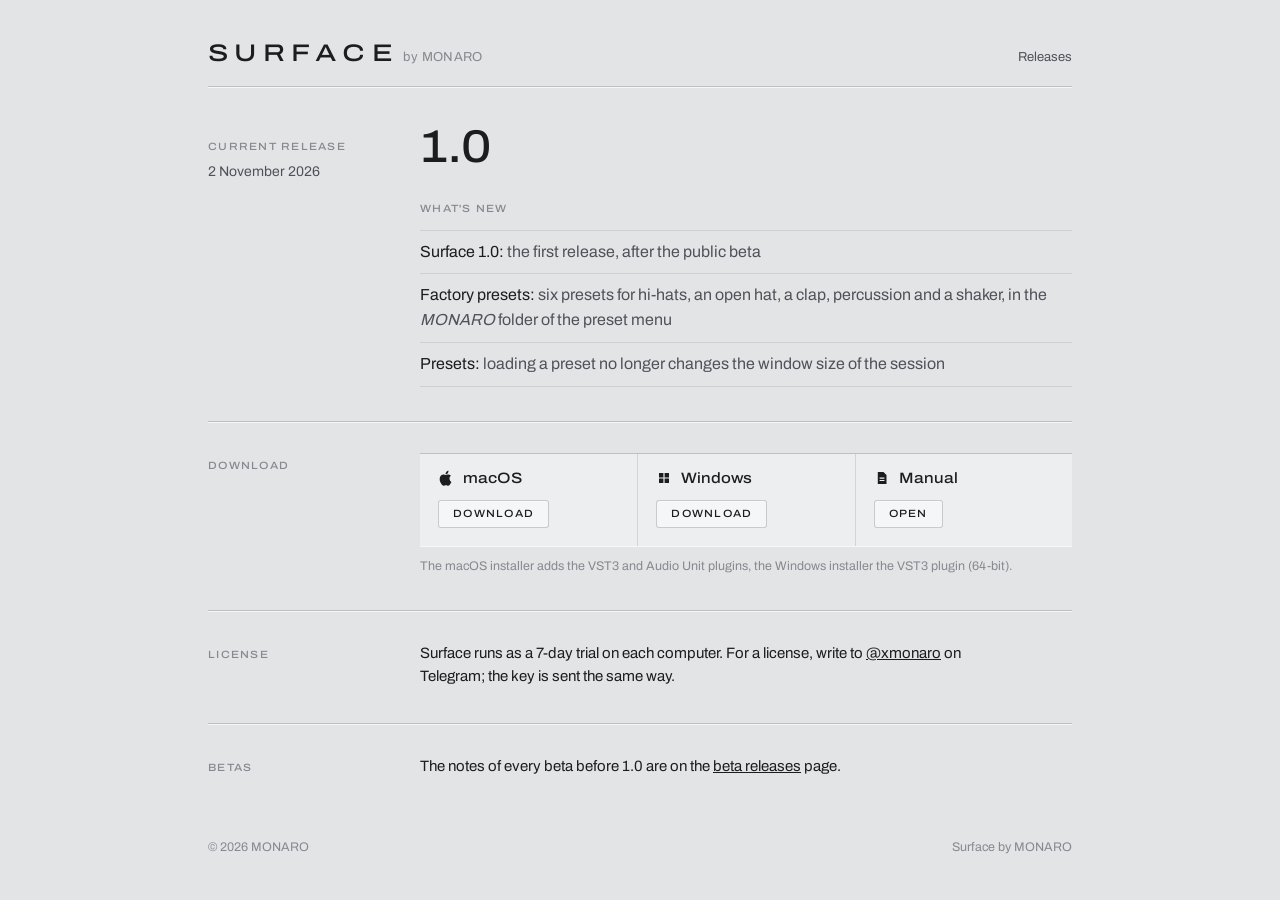
==== products/surface/index.html @ c13878af "Site: 2318a98 Surface 1.0: release page, both channels point to 1.0.0, man" ====
<!doctype html>
<html lang="en">
<head>
<meta charset="utf-8">
<meta name="viewport" content="width=device-width, initial-scale=1">
<title>Surface releases</title>
<meta name="robots" content="noindex">
<style>
/* Surface's visual language, Graphite theme (docs/ui/style-guide.md): matte graphite chassis, a darker
   window tone, engraved dividers (dark seam + lit line), Archivo. Structure of a product document, not a
   web app: a label column and a content column, rules instead of containers, no cards, no pills. */
@font-face { font-family: "Archivo"; src: url("../../fonts/Archivo-Regular.ttf"); font-weight: 400; }
@font-face { font-family: "Archivo Wide"; src: url("../../fonts/Archivo-SemiExpandedMedium.ttf"); font-weight: 500; }
@font-face { font-family: "Archivo Mark"; src: url("../../fonts/Archivo-ExpandedMedium.ttf"); font-weight: 500; }
:root { /* Chalk, the plugin's light theme: the default here */
  color-scheme: light dark;
  --chassis: #e2e4e6; --strip: #eceef0; --raised: #f5f6f7; --raised-hover: #fafbfc; --pressed: #e6e8ea;
  --seam: #bcc0c5; --lit: rgba(250,251,252,0.85); --hair: rgba(27,29,32,0.10); --bay: rgba(27,29,32,0.12);
  --edge: rgba(27,29,32,0.20); --sheen: rgba(250,251,252,0.9);
  --text: #1b1d20; --dim: #4f5359; --faint: #868a90;
}
@media (prefers-color-scheme: dark) { :root { /* Graphite, the plugin's dark theme */
  --chassis: #232527; --strip: #1d1f21; --raised: #323438; --raised-hover: #3a3c40; --pressed: #2b2d30;
  --seam: #151618; --lit: rgba(255,255,255,0.06); --hair: rgba(255,255,255,0.07); --bay: rgba(255,255,255,0.07);
  --edge: #151618; --sheen: rgba(255,255,255,0.07);
  --text: #e8eaec; --dim: #a4a8ad; --faint: #73777c;
} }
* { box-sizing: border-box; }
html { background: var(--chassis); }
body { margin: 0; color: var(--text); font: 15px/1.55 "Archivo", -apple-system, system-ui, sans-serif; -webkit-font-smoothing: antialiased; }
a { color: inherit; }
.page { max-width: 920px; margin: 0 auto; padding: 40px 28px 28px; }

/* Engraved divider: the plugin's seam with a lit line under it */
.rule { height: 2px; border-top: 1px solid var(--seam); border-bottom: 1px solid var(--lit); }
.label { font: 500 10.5px/1.3 "Archivo Wide"; letter-spacing: 0.12em; text-transform: uppercase; color: var(--faint); }
.grid { display: grid; grid-template-columns: 180px minmax(0, 1fr); column-gap: 32px; }

/* Identity */
.identity { display: flex; align-items: baseline; justify-content: space-between; gap: 16px; padding-bottom: 18px; }
.wordmark { font: 500 24px "Archivo Mark"; letter-spacing: 0.27em; }
.maker { font-size: 13px; color: var(--faint); margin-left: 4px; letter-spacing: 0.03em; }
.context { font-size: 13px; color: var(--dim); }

/* Current release: a product sheet */
.current { padding: 36px 0 34px; }
.current .meta { padding-top: 10px; }
.current .meta div + div { margin-top: 14px; }
.current .meta span:not(.label) { display: block; font-size: 14px; color: var(--dim); margin-top: 3px; }
.release { font: 500 46px/1 "Archivo Wide"; letter-spacing: -0.005em; }
.release small { font: 400 17px "Archivo"; color: var(--faint); margin-left: 8px; letter-spacing: 0; }
.whatsnew { margin-top: 26px; }
.whatsnew ul { margin: 10px 0 0; padding: 0; list-style: none; }
.whatsnew li { padding: 9px 0; border-top: 1px solid var(--hair); font-size: 16px; color: var(--dim); }
.whatsnew li:last-child { border-bottom: 1px solid var(--hair); }
.whatsnew li b, .entry li b { font-weight: 400; color: var(--text); }

/* Downloads: one strip of three equal bays, like channels of the chain */
.downloads { padding: 30px 0 34px; }
.license { padding: 30px 0 34px; }
.strip { display: grid; grid-template-columns: repeat(3, minmax(0, 1fr)); background: var(--strip); border-top: 1px solid var(--seam); border-bottom: 1px solid var(--lit); }
.bay { padding: 16px 18px 18px; min-width: 0; display: flex; flex-direction: column; align-items: flex-start; gap: 14px; }
.bay + .bay { border-left: 1px solid var(--bay); }
.bay .name { display: flex; align-items: center; gap: 9px; font: 500 15px "Archivo Wide"; }
.icon { width: 16px; height: 16px; display: block; fill: var(--text); flex: none; }
.control { display: inline-flex; align-items: center; height: 28px; padding: 0 14px; flex: none;
           background: var(--raised); color: var(--text); text-decoration: none; border-radius: 3px; border: 1px solid var(--edge);
           box-shadow: inset 0 1px 0 var(--sheen); font: 500 10.5px "Archivo Wide"; letter-spacing: 0.12em; text-transform: uppercase; }
.control:hover { background: var(--raised-hover); }
.control:active { background: var(--pressed); box-shadow: inset 0 1px 2px rgba(0,0,0,0.18); }
.footnote { margin: 10px 0 0; font-size: 12.5px; color: var(--faint); }
.terms { margin: 0; max-width: 62ch; }

/* Earlier betas: a release history, quieter than the current one */
.history { padding: 30px 0 10px; }
.history-head { margin-bottom: 12px; }
.entry { display: grid; grid-template-columns: 180px 1fr; column-gap: 32px; padding: 16px 0; border-top: 1px solid var(--hair); }
.entry:last-child { border-bottom: 1px solid var(--hair); }
.entry .v { font: 500 15px "Archivo Wide"; color: var(--dim); }
.entry .d { display: block; font-size: 13px; color: var(--faint); margin-top: 2px; }
.entry ul { margin: 0; padding: 0; list-style: none; font-size: 14px; color: var(--dim); }
.entry li + li { margin-top: 4px; }

footer { margin-top: 36px; padding-top: 14px; display: flex; justify-content: space-between; gap: 12px; font-size: 12.5px; color: var(--faint); }

@media (max-width: 760px) {
  .page { padding: 26px 16px 20px; }
  .grid, .entry { grid-template-columns: 1fr; row-gap: 10px; }
  .current .meta { display: flex; gap: 28px; padding-top: 0; }
  .current .meta div + div { margin-top: 0; }
  .release { font-size: 38px; }
  .strip { grid-template-columns: 1fr; }
  .bay + .bay { border-left: 0; border-top: 1px solid var(--bay); }
  .bay { flex-direction: row; align-items: center; justify-content: space-between; padding: 14px 16px 14px 18px; }
  .wordmark { font-size: 19px; }
  .identity { flex-direction: column; gap: 6px; }
  footer { flex-direction: column; gap: 4px; }
}
</style>
</head>
<body>
<div class="page">
  <div class="identity">
    <div><span class="wordmark">SURFACE</span><span class="maker">by MONARO</span></div>
    <span class="context">Releases</span>
  </div>
  <div class="rule"></div>

  <section class="current grid">
    <div class="meta">
      <div><span class="label">Current release</span><span>2 November 2026</span></div>
    </div>
    <div>
      <div class="release">1.0</div>
      <div class="whatsnew">
        <span class="label">What's new</span>
        <ul>
          <li><b>Surface 1.0:</b> the first release, after the public beta</li>
          <li><b>Factory presets:</b> six presets for hi-hats, an open hat, a clap, percussion and a shaker, in the <em>MONARO</em> folder of the preset menu</li>
          <li><b>Presets:</b> loading a preset no longer changes the window size of the session</li>
        </ul>
      </div>
    </div>
  </section>

  <div class="rule"></div>
  <section class="downloads grid">
    <div><span class="label">Download</span></div>
    <div>
    <div class="strip">
      <div class="bay">
        <div class="name"><svg class="icon" viewBox="0.6 0.6 14.8 14.8" aria-hidden="true"><path d="M11.2 8.4c0-1.6 1.3-2.4 1.4-2.4-.8-1.1-2-1.3-2.4-1.3-1-.1-2 .6-2.5.6s-1.3-.6-2.2-.6C4.4 4.7 3.3 5.4 2.7 6.5c-1.2 2.1-.3 5.2.9 6.9.6.8 1.2 1.7 2.1 1.7.8 0 1.2-.5 2.2-.5s1.3.5 2.2.5c.9 0 1.5-.9 2-1.7.6-.9.9-1.8.9-1.9 0 0-1.8-.7-1.8-3.1zM9.6 3.6c.5-.6.8-1.4.7-2.2-.7 0-1.5.5-2 1.1-.4.5-.8 1.3-.7 2.1.8.1 1.5-.4 2-1z"/></svg>macOS</div>
        <a class="control" href="https://github.com/xmonaro/monaro-releases/releases/download/surface-1.0.0/Surface_Installer.pkg">Download</a>
      </div>
      <div class="bay">
        <div class="name"><svg class="icon" viewBox="0 0 16 16" aria-hidden="true"><path d="M3 3h4.4v4.4H3zM8.6 3H13v4.4H8.6zM3 8.6h4.4V13H3zM8.6 8.6H13V13H8.6z"/></svg>Windows</div>
        <a class="control" href="https://github.com/xmonaro/monaro-releases/releases/download/surface-1.0.0/Surface_Installer.exe">Download</a>
      </div>
      <div class="bay">
        <div class="name"><svg class="icon" viewBox="0 0 16 16" aria-hidden="true"><path fill-rule="evenodd" d="M3.8 2h5.7l3 3v9h-8.7zM5.6 7.6h4.8v1.1H5.6zm0 2.4h4.8v1.1H5.6z"/></svg>Manual</div>
        <a class="control" href="Surface-Manual.pdf">Open</a>
      </div>
    </div>
    <p class="footnote">The macOS installer adds the VST3 and Audio Unit plugins, the Windows installer the VST3 plugin (64-bit).</p>
    </div>
  </section>

  <div class="rule"></div>
  <section class="license grid">
    <div><span class="label">License</span></div>
    <div>
      <p class="terms">Surface runs as a 7-day trial on each computer. For a license, write to <a href="https://t.me/xmonaro">@xmonaro</a> on Telegram; the key is sent the same way.</p>
    </div>
  </section>

  <div class="rule"></div>
  <section class="history grid">
    <div><span class="label">Betas</span></div>
    <div>
      <p class="terms">The notes of every beta before 1.0 are on the <a href="../surface-beta/">beta releases</a> page.</p>
    </div>
  </section>

  <footer><span>&copy; 2026 MONARO</span><span>Surface by MONARO</span></footer>
</div>
</body>
</html>
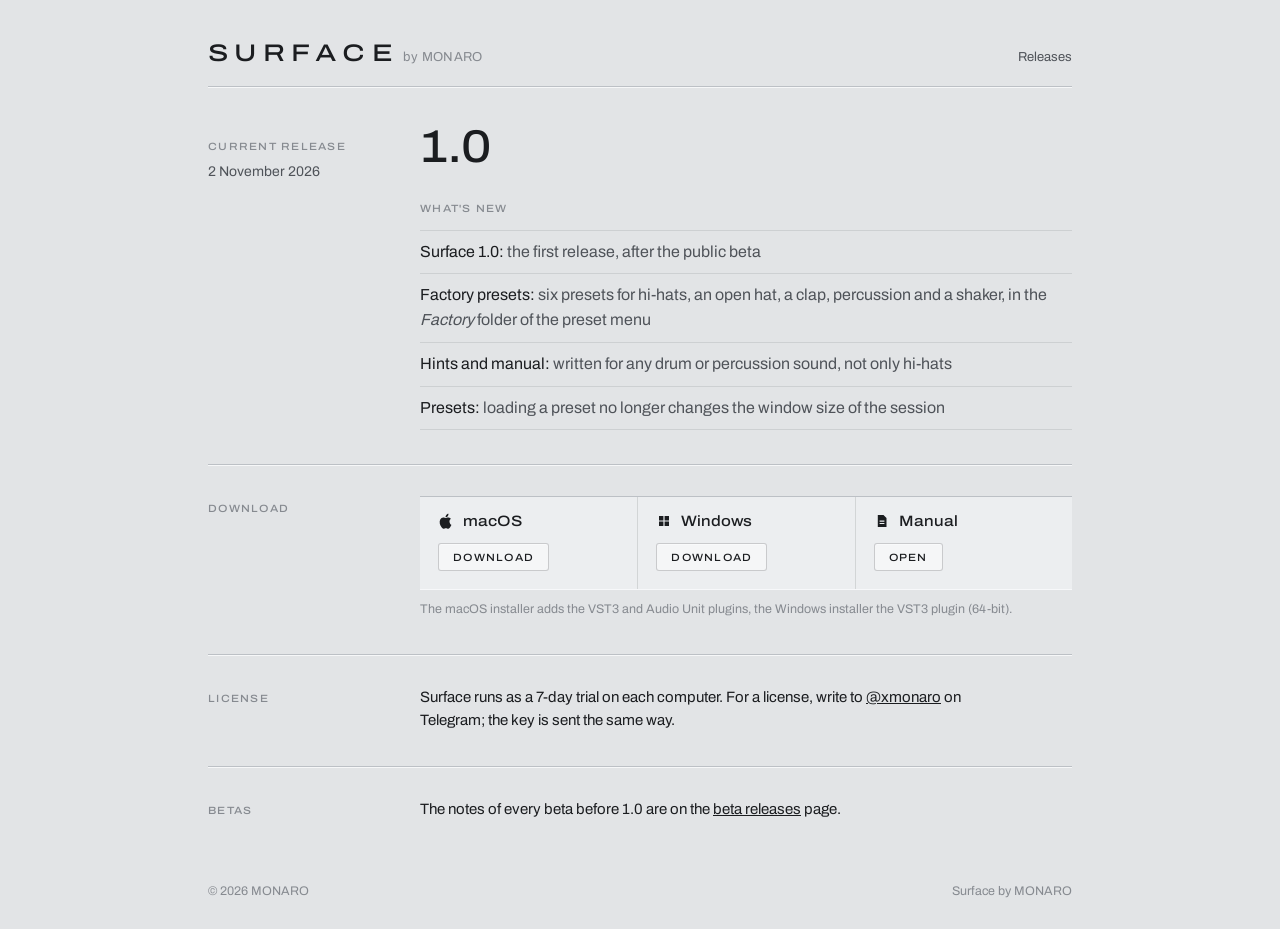
==== commit 44ab8510: "Site: 234c36f Surface 1.0 rebuilt: Factory preset folder, hints and manual" ====
--- a/products/surface/index.html
+++ b/products/surface/index.html
@@ -116,7 +116,8 @@
         <span class="label">What's new</span>
         <ul>
           <li><b>Surface 1.0:</b> the first release, after the public beta</li>
-          <li><b>Factory presets:</b> six presets for hi-hats, an open hat, a clap, percussion and a shaker, in the <em>MONARO</em> folder of the preset menu</li>
+          <li><b>Factory presets:</b> six presets for hi-hats, an open hat, a clap, percussion and a shaker, in the <em>Factory</em> folder of the preset menu</li>
+          <li><b>Hints and manual:</b> written for any drum or percussion sound, not only hi-hats</li>
           <li><b>Presets:</b> loading a preset no longer changes the window size of the session</li>
         </ul>
       </div>
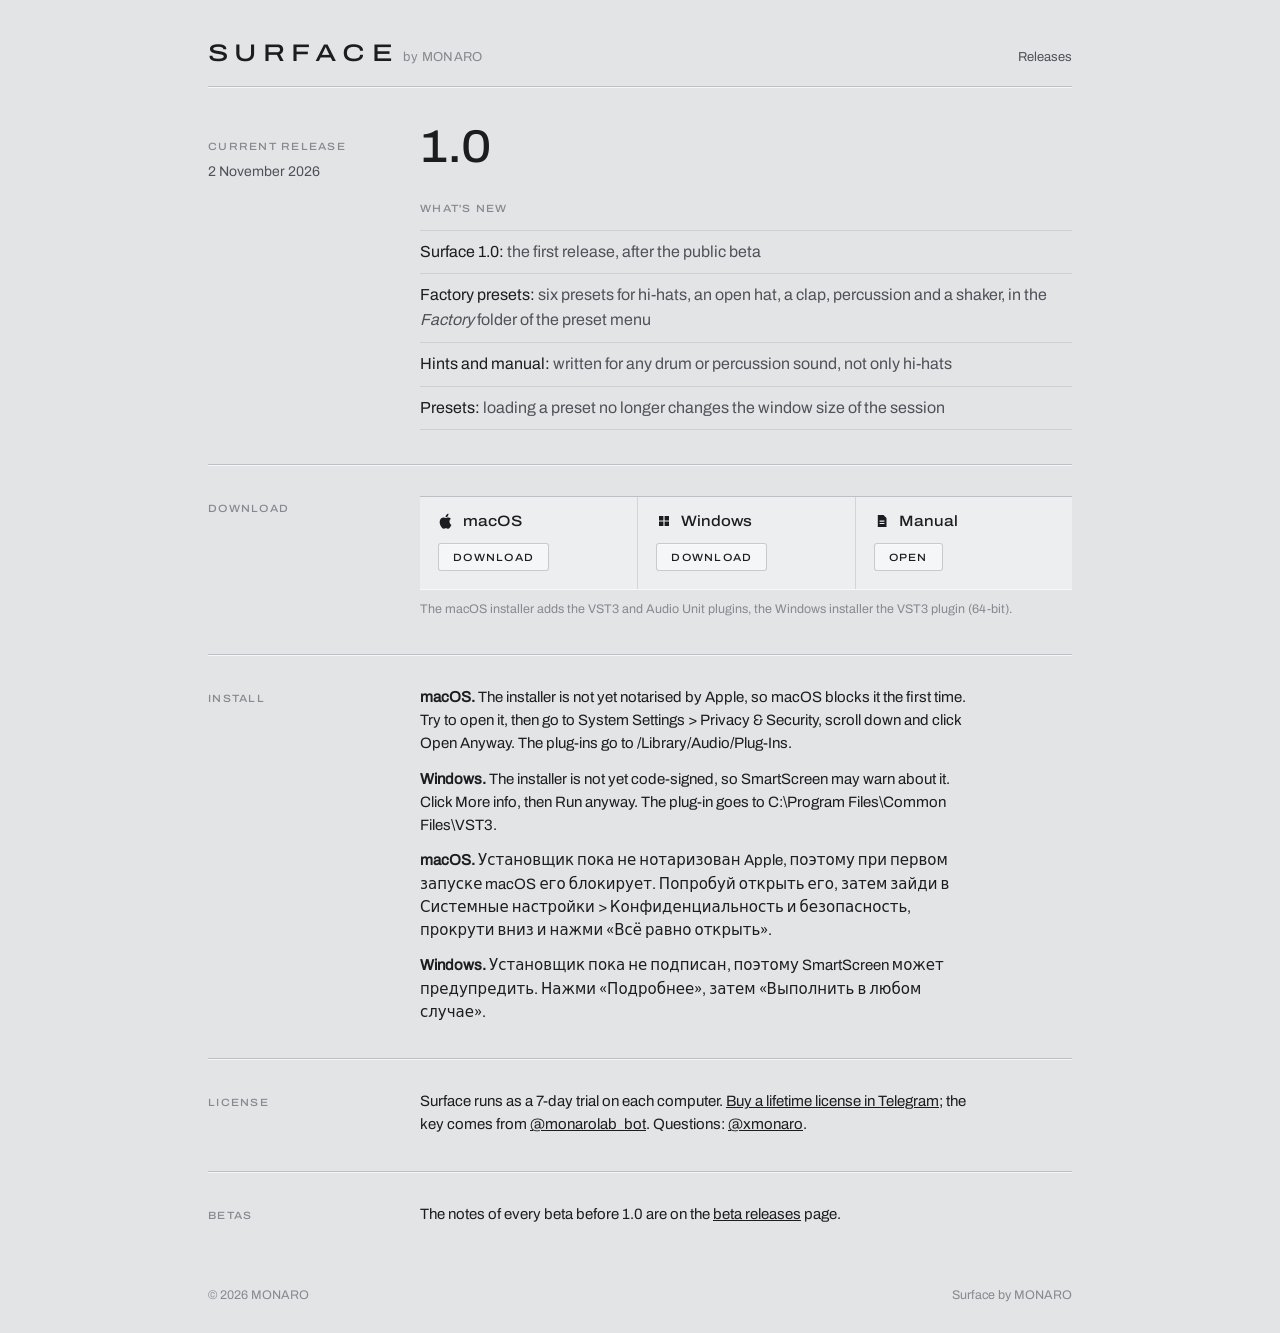
==== commit 48246488: "Site: 4002e43 Release page: spacing and rule of the install section" ====
--- a/products/surface/index.html
+++ b/products/surface/index.html
@@ -57,7 +57,7 @@
 
 /* Downloads: one strip of three equal bays, like channels of the chain */
 .downloads { padding: 30px 0 34px; }
-.license { padding: 30px 0 34px; }
+.license, .install { padding: 30px 0 34px; }
 .strip { display: grid; grid-template-columns: repeat(3, minmax(0, 1fr)); background: var(--strip); border-top: 1px solid var(--seam); border-bottom: 1px solid var(--lit); }
 .bay { padding: 16px 18px 18px; min-width: 0; display: flex; flex-direction: column; align-items: flex-start; gap: 14px; }
 .bay + .bay { border-left: 1px solid var(--bay); }
@@ -147,10 +147,21 @@
   </section>
 
   <div class="rule"></div>
+  <section class="install grid">
+    <div><span class="label">Install</span></div>
+    <div>
+      <p class="terms"><strong>macOS.</strong> The installer is not yet notarised by Apple, so macOS blocks it the first time. Try to open it, then go to System Settings &gt; Privacy &amp; Security, scroll down and click Open Anyway. The plug-ins go to /Library/Audio/Plug-Ins.</p>
+      <p class="terms" style="margin-top:12px"><strong>Windows.</strong> The installer is not yet code-signed, so SmartScreen may warn about it. Click More info, then Run anyway. The plug-in goes to C:\Program Files\Common Files\VST3.</p>
+      <p class="terms" style="margin-top:12px" lang="ru"><strong>macOS.</strong> Установщик пока не нотаризован Apple, поэтому при первом запуске macOS его блокирует. Попробуй открыть его, затем зайди в Системные настройки &gt; Конфиденциальность и безопасность, прокрути вниз и нажми «Всё равно открыть».</p>
+      <p class="terms" style="margin-top:12px" lang="ru"><strong>Windows.</strong> Установщик пока не подписан, поэтому SmartScreen может предупредить. Нажми «Подробнее», затем «Выполнить в любом случае».</p>
+    </div>
+  </section>
+  <div class="rule"></div>
+
   <section class="license grid">
     <div><span class="label">License</span></div>
     <div>
-      <p class="terms">Surface runs as a 7-day trial on each computer. For a license, write to <a href="https://t.me/xmonaro">@xmonaro</a> on Telegram; the key is sent the same way.</p>
+      <p class="terms">Surface runs as a 7-day trial on each computer. <a href="https://t.me/tribute/app?startapp=pJgu">Buy a lifetime license in Telegram</a>; the key comes from <a href="https://t.me/monarolab_bot">@monarolab_bot</a>. Questions: <a href="https://t.me/xmonaro">@xmonaro</a>.</p>
     </div>
   </section>
 
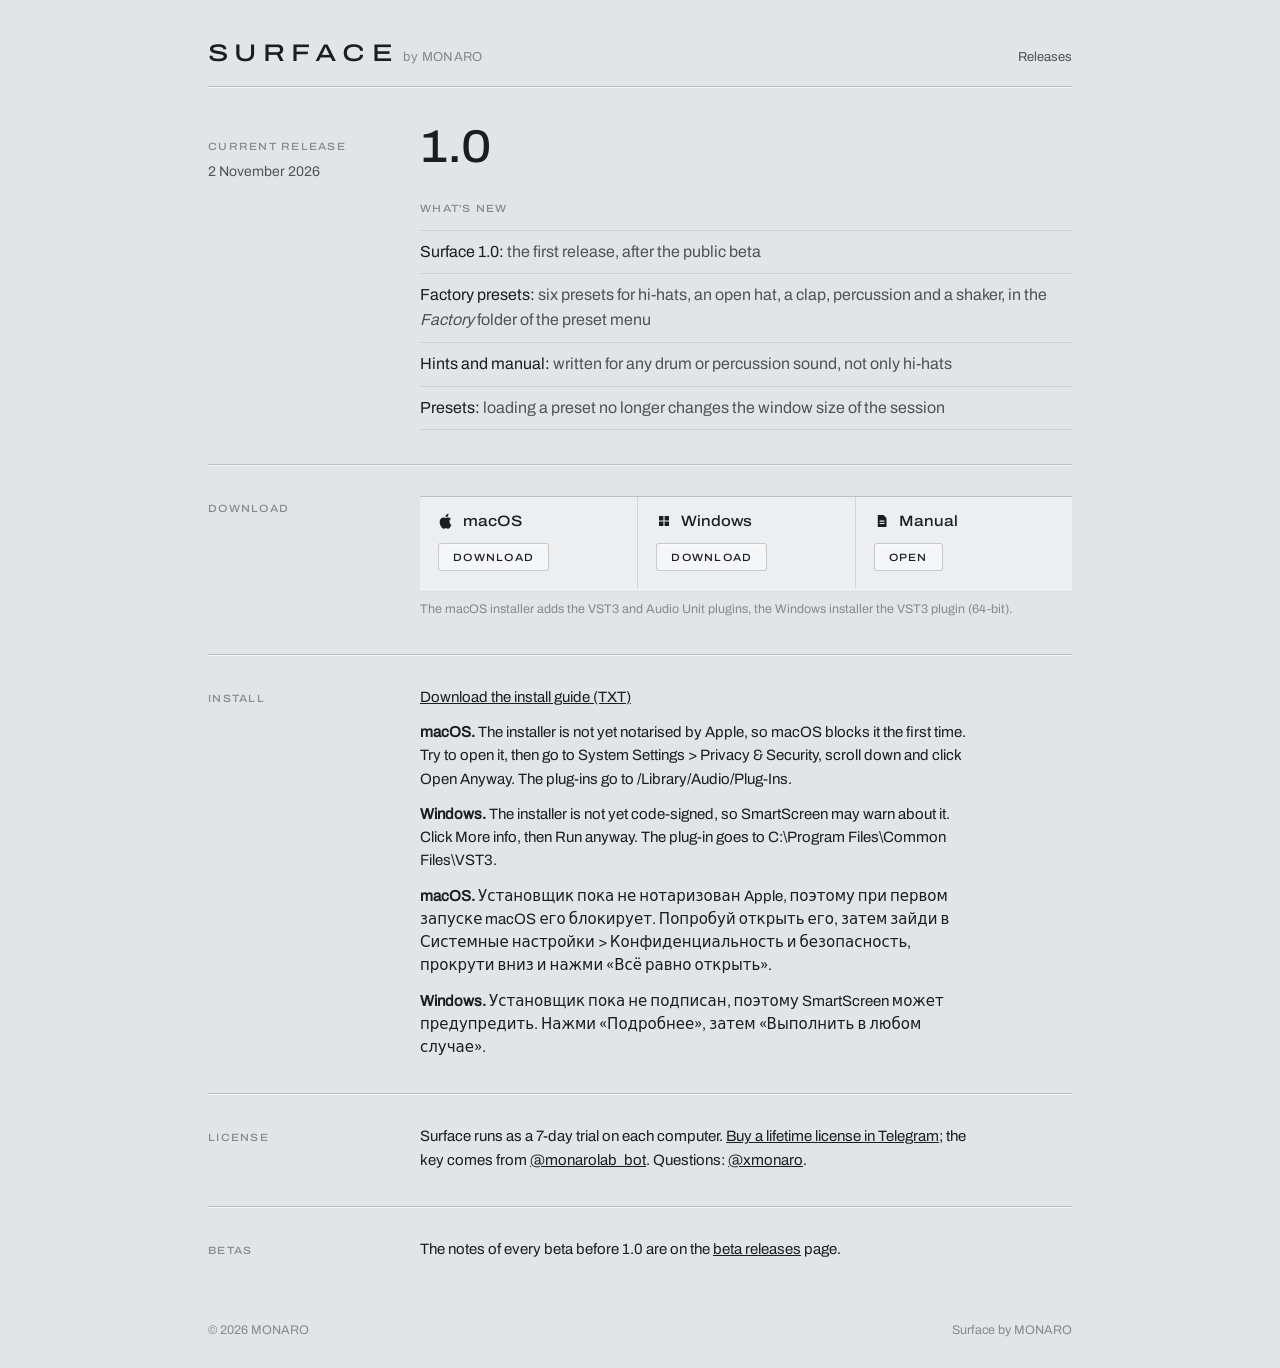
==== commit 341aa4f9: "Site: c78b8cc Release page: install guide as a text file" ====
--- a/products/surface/index.html
+++ b/products/surface/index.html
@@ -150,7 +150,8 @@
   <section class="install grid">
     <div><span class="label">Install</span></div>
     <div>
-      <p class="terms"><strong>macOS.</strong> The installer is not yet notarised by Apple, so macOS blocks it the first time. Try to open it, then go to System Settings &gt; Privacy &amp; Security, scroll down and click Open Anyway. The plug-ins go to /Library/Audio/Plug-Ins.</p>
+      <p class="terms"><a href="Surface-Install-Guide.txt" download>Download the install guide (TXT)</a></p>
+      <p class="terms" style="margin-top:12px"><strong>macOS.</strong> The installer is not yet notarised by Apple, so macOS blocks it the first time. Try to open it, then go to System Settings &gt; Privacy &amp; Security, scroll down and click Open Anyway. The plug-ins go to /Library/Audio/Plug-Ins.</p>
       <p class="terms" style="margin-top:12px"><strong>Windows.</strong> The installer is not yet code-signed, so SmartScreen may warn about it. Click More info, then Run anyway. The plug-in goes to C:\Program Files\Common Files\VST3.</p>
       <p class="terms" style="margin-top:12px" lang="ru"><strong>macOS.</strong> Установщик пока не нотаризован Apple, поэтому при первом запуске macOS его блокирует. Попробуй открыть его, затем зайди в Системные настройки &gt; Конфиденциальность и безопасность, прокрути вниз и нажми «Всё равно открыть».</p>
       <p class="terms" style="margin-top:12px" lang="ru"><strong>Windows.</strong> Установщик пока не подписан, поэтому SmartScreen может предупредить. Нажми «Подробнее», затем «Выполнить в любом случае».</p>
